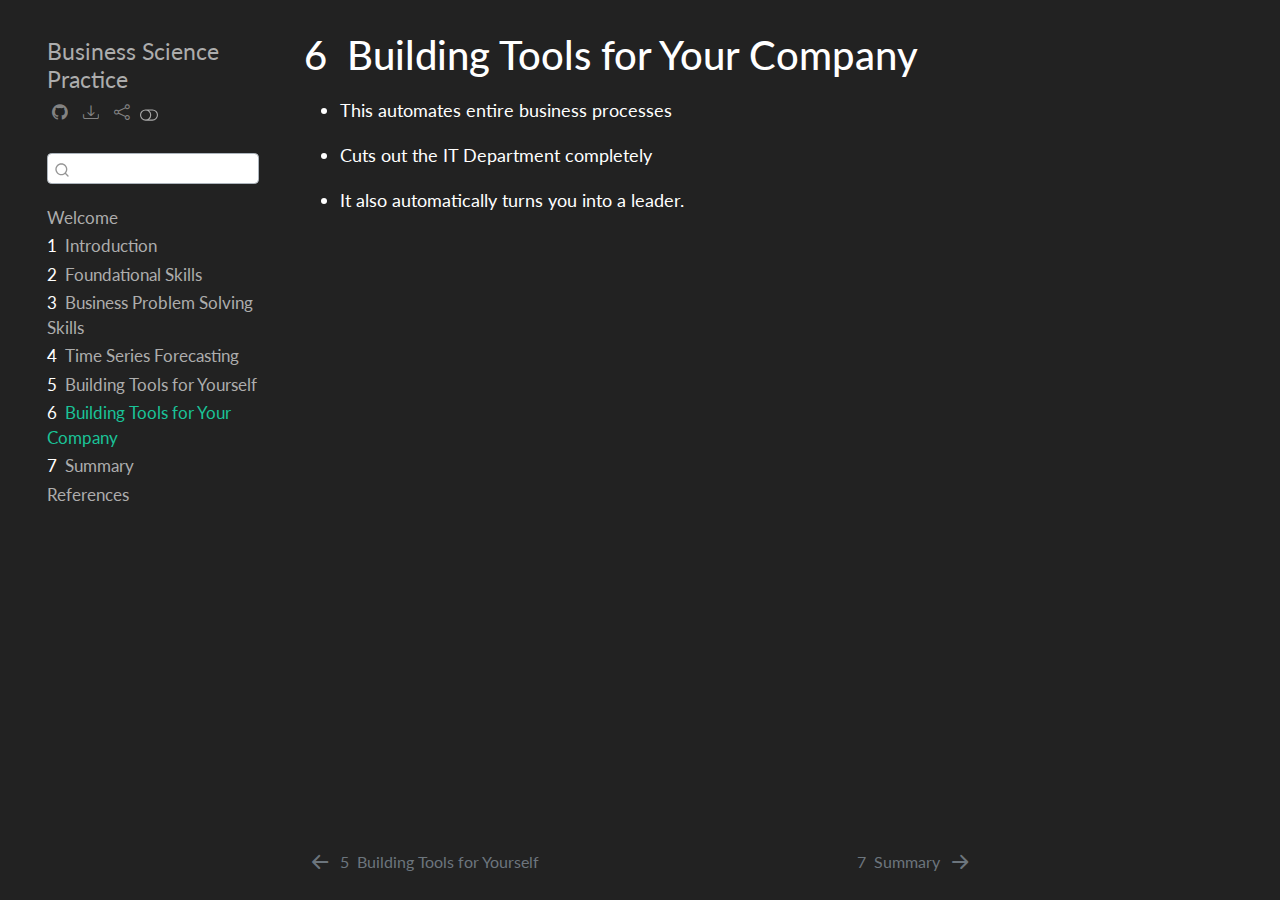
==== _book/build-company-tools.html @ 58484bfd "update content" ====
<!DOCTYPE html>
<html xmlns="http://www.w3.org/1999/xhtml" lang="en" xml:lang="en"><head>

<meta charset="utf-8">
<meta name="generator" content="quarto-1.2.269">

<meta name="viewport" content="width=device-width, initial-scale=1.0, user-scalable=yes">


<title>Business Science Practice - 6&nbsp; Building Tools for Your Company</title>
<style>
code{white-space: pre-wrap;}
span.smallcaps{font-variant: small-caps;}
div.columns{display: flex; gap: min(4vw, 1.5em);}
div.column{flex: auto; overflow-x: auto;}
div.hanging-indent{margin-left: 1.5em; text-indent: -1.5em;}
ul.task-list{list-style: none;}
ul.task-list li input[type="checkbox"] {
  width: 0.8em;
  margin: 0 0.8em 0.2em -1.6em;
  vertical-align: middle;
}
</style>


<script src="site_libs/quarto-nav/quarto-nav.js"></script>
<script src="site_libs/quarto-nav/headroom.min.js"></script>
<script src="site_libs/clipboard/clipboard.min.js"></script>
<script src="site_libs/quarto-search/autocomplete.umd.js"></script>
<script src="site_libs/quarto-search/fuse.min.js"></script>
<script src="site_libs/quarto-search/quarto-search.js"></script>
<meta name="quarto:offset" content="./">
<link href="./summary.html" rel="next">
<link href="./build-portfolio-tools.html" rel="prev">
<script src="site_libs/quarto-html/quarto.js"></script>
<script src="site_libs/quarto-html/popper.min.js"></script>
<script src="site_libs/quarto-html/tippy.umd.min.js"></script>
<script src="site_libs/quarto-html/anchor.min.js"></script>
<link href="site_libs/quarto-html/tippy.css" rel="stylesheet">
<link href="site_libs/quarto-html/quarto-syntax-highlighting.css" rel="stylesheet" class="quarto-color-scheme" id="quarto-text-highlighting-styles">
<link href="site_libs/quarto-html/quarto-syntax-highlighting-dark.css" rel="prefetch" class="quarto-color-scheme quarto-color-alternate" id="quarto-text-highlighting-styles">
<script src="site_libs/bootstrap/bootstrap.min.js"></script>
<link href="site_libs/bootstrap/bootstrap-icons.css" rel="stylesheet">
<link href="site_libs/bootstrap/bootstrap.min.css" rel="stylesheet" class="quarto-color-scheme" id="quarto-bootstrap" data-mode="dark">
<link href="site_libs/bootstrap/bootstrap-dark.min.css" rel="prefetch" class="quarto-color-scheme quarto-color-alternate" id="quarto-bootstrap" data-mode="light">
<script id="quarto-search-options" type="application/json">{
  "location": "sidebar",
  "copy-button": false,
  "collapse-after": 3,
  "panel-placement": "start",
  "type": "textbox",
  "limit": 20,
  "language": {
    "search-no-results-text": "No results",
    "search-matching-documents-text": "matching documents",
    "search-copy-link-title": "Copy link to search",
    "search-hide-matches-text": "Hide additional matches",
    "search-more-match-text": "more match in this document",
    "search-more-matches-text": "more matches in this document",
    "search-clear-button-title": "Clear",
    "search-detached-cancel-button-title": "Cancel",
    "search-submit-button-title": "Submit"
  }
}</script>


</head>

<body class="nav-sidebar floating">

<div id="quarto-search-results"></div>
  <header id="quarto-header" class="headroom fixed-top">
  <nav class="quarto-secondary-nav" data-bs-toggle="collapse" data-bs-target="#quarto-sidebar" aria-controls="quarto-sidebar" aria-expanded="false" aria-label="Toggle sidebar navigation" onclick="if (window.quartoToggleHeadroom) { window.quartoToggleHeadroom(); }">
    <div class="container-fluid d-flex justify-content-between">
      <h1 class="quarto-secondary-nav-title"><span class="chapter-number">6</span>&nbsp; <span class="chapter-title">Building Tools for Your Company</span></h1>
      <button type="button" class="quarto-btn-toggle btn" aria-label="Show secondary navigation">
        <i class="bi bi-chevron-right"></i>
      </button>
    </div>
  </nav>
</header>
<!-- content -->
<div id="quarto-content" class="quarto-container page-columns page-rows-contents page-layout-article">
<!-- sidebar -->
  <nav id="quarto-sidebar" class="sidebar collapse sidebar-navigation floating overflow-auto">
    <div class="pt-lg-2 mt-2 text-left sidebar-header">
    <div class="sidebar-title mb-0 py-0">
      <a href="./">Business Science Practice</a> 
        <div class="sidebar-tools-main tools-wide">
    <a href="https://github.com/eddychetz/business-science-book.git" title="Source Code" class="sidebar-tool px-1"><i class="bi bi-github"></i></a>
    <a href="" title="Download" id="sidebar-tool-dropdown-0" class="sidebar-tool dropdown-toggle px-1" data-bs-toggle="dropdown" aria-expanded="false"><i class="bi bi-download"></i></a>
    <ul class="dropdown-menu" aria-labelledby="sidebar-tool-dropdown-0">
        <li>
          <a class="dropdown-item sidebar-tools-main-item" href="./Business-Science-Practice.pdf">
            <i class="bi bi-bi-file-pdf pe-1"></i>
          Download PDF
          </a>
        </li>
        <li>
          <a class="dropdown-item sidebar-tools-main-item" href="./Business-Science-Practice.epub">
            <i class="bi bi-bi-journal pe-1"></i>
          Download ePub
          </a>
        </li>
    </ul>
    <a href="" title="Share" id="sidebar-tool-dropdown-1" class="sidebar-tool dropdown-toggle px-1" data-bs-toggle="dropdown" aria-expanded="false"><i class="bi bi-share"></i></a>
    <ul class="dropdown-menu" aria-labelledby="sidebar-tool-dropdown-1">
        <li>
          <a class="dropdown-item sidebar-tools-main-item" href="https://www.facebook.com/sharer/sharer.php?u=|url|">
            <i class="bi bi-bi-facebook pe-1"></i>
          Facebook
          </a>
        </li>
        <li>
          <a class="dropdown-item sidebar-tools-main-item" href="https://twitter.com/intent/tweet?url=|url|">
            <i class="bi bi-bi-twitter pe-1"></i>
          Twitter
          </a>
        </li>
    </ul>
  <a href="" class="quarto-color-scheme-toggle sidebar-tool" onclick="window.quartoToggleColorScheme(); return false;" title="Toggle dark mode"><i class="bi"></i></a>
</div>
    </div>
      </div>
      <div class="mt-2 flex-shrink-0 align-items-center">
        <div class="sidebar-search">
        <div id="quarto-search" class="" title="Search"></div>
        </div>
      </div>
    <div class="sidebar-menu-container"> 
    <ul class="list-unstyled mt-1">
        <li class="sidebar-item">
  <div class="sidebar-item-container"> 
  <a href="./index.html" class="sidebar-item-text sidebar-link">Welcome</a>
  </div>
</li>
        <li class="sidebar-item">
  <div class="sidebar-item-container"> 
  <a href="./intro.html" class="sidebar-item-text sidebar-link"><span class="chapter-number">1</span>&nbsp; <span class="chapter-title">Introduction</span></a>
  </div>
</li>
        <li class="sidebar-item">
  <div class="sidebar-item-container"> 
  <a href="./foundational.html" class="sidebar-item-text sidebar-link"><span class="chapter-number">2</span>&nbsp; <span class="chapter-title">Foundational Skills</span></a>
  </div>
</li>
        <li class="sidebar-item">
  <div class="sidebar-item-container"> 
  <a href="./problem-solving.html" class="sidebar-item-text sidebar-link"><span class="chapter-number">3</span>&nbsp; <span class="chapter-title">Business Problem Solving Skills</span></a>
  </div>
</li>
        <li class="sidebar-item">
  <div class="sidebar-item-container"> 
  <a href="./time-series.html" class="sidebar-item-text sidebar-link"><span class="chapter-number">4</span>&nbsp; <span class="chapter-title">Time Series Forecasting</span></a>
  </div>
</li>
        <li class="sidebar-item">
  <div class="sidebar-item-container"> 
  <a href="./build-portfolio-tools.html" class="sidebar-item-text sidebar-link"><span class="chapter-number">5</span>&nbsp; <span class="chapter-title">Building Tools for Yourself</span></a>
  </div>
</li>
        <li class="sidebar-item">
  <div class="sidebar-item-container"> 
  <a href="./build-company-tools.html" class="sidebar-item-text sidebar-link active"><span class="chapter-number">6</span>&nbsp; <span class="chapter-title">Building Tools for Your Company</span></a>
  </div>
</li>
        <li class="sidebar-item">
  <div class="sidebar-item-container"> 
  <a href="./summary.html" class="sidebar-item-text sidebar-link"><span class="chapter-number">7</span>&nbsp; <span class="chapter-title">Summary</span></a>
  </div>
</li>
        <li class="sidebar-item">
  <div class="sidebar-item-container"> 
  <a href="./references.html" class="sidebar-item-text sidebar-link">References</a>
  </div>
</li>
    </ul>
    </div>
</nav>
<!-- margin-sidebar -->
    <div id="quarto-margin-sidebar" class="sidebar margin-sidebar">
        
    </div>
<!-- main -->
<main class="content" id="quarto-document-content">

<header id="title-block-header" class="quarto-title-block default">
<div class="quarto-title">
<h1 class="title d-none d-lg-block"><span class="chapter-number">6</span>&nbsp; <span class="chapter-title">Building Tools for Your Company</span></h1>
</div>



<div class="quarto-title-meta">

    
  
    
  </div>
  

</header>

<ul>
<li><p>This automates entire business processes</p></li>
<li><p>Cuts out the IT Department completely</p></li>
<li><p>It also automatically turns you into a leader.</p></li>
</ul>



</main> <!-- /main -->
<script id="quarto-html-after-body" type="application/javascript">
window.document.addEventListener("DOMContentLoaded", function (event) {
  const toggleBodyColorMode = (bsSheetEl) => {
    const mode = bsSheetEl.getAttribute("data-mode");
    const bodyEl = window.document.querySelector("body");
    if (mode === "dark") {
      bodyEl.classList.add("quarto-dark");
      bodyEl.classList.remove("quarto-light");
    } else {
      bodyEl.classList.add("quarto-light");
      bodyEl.classList.remove("quarto-dark");
    }
  }
  const toggleBodyColorPrimary = () => {
    const bsSheetEl = window.document.querySelector("link#quarto-bootstrap");
    if (bsSheetEl) {
      toggleBodyColorMode(bsSheetEl);
    }
  }
  toggleBodyColorPrimary();  
  const disableStylesheet = (stylesheets) => {
    for (let i=0; i < stylesheets.length; i++) {
      const stylesheet = stylesheets[i];
      stylesheet.rel = 'prefetch';
    }
  }
  const enableStylesheet = (stylesheets) => {
    for (let i=0; i < stylesheets.length; i++) {
      const stylesheet = stylesheets[i];
      stylesheet.rel = 'stylesheet';
    }
  }
  const manageTransitions = (selector, allowTransitions) => {
    const els = window.document.querySelectorAll(selector);
    for (let i=0; i < els.length; i++) {
      const el = els[i];
      if (allowTransitions) {
        el.classList.remove('notransition');
      } else {
        el.classList.add('notransition');
      }
    }
  }
  const toggleColorMode = (alternate) => {
    // Switch the stylesheets
    const alternateStylesheets = window.document.querySelectorAll('link.quarto-color-scheme.quarto-color-alternate');
    manageTransitions('#quarto-margin-sidebar .nav-link', false);
    if (alternate) {
      enableStylesheet(alternateStylesheets);
      for (const sheetNode of alternateStylesheets) {
        if (sheetNode.id === "quarto-bootstrap") {
          toggleBodyColorMode(sheetNode);
        }
      }
    } else {
      disableStylesheet(alternateStylesheets);
      toggleBodyColorPrimary();
    }
    manageTransitions('#quarto-margin-sidebar .nav-link', true);
    // Switch the toggles
    const toggles = window.document.querySelectorAll('.quarto-color-scheme-toggle');
    for (let i=0; i < toggles.length; i++) {
      const toggle = toggles[i];
      if (toggle) {
        if (alternate) {
          toggle.classList.add("alternate");     
        } else {
          toggle.classList.remove("alternate");
        }
      }
    }
    // Hack to workaround the fact that safari doesn't
    // properly recolor the scrollbar when toggling (#1455)
    if (navigator.userAgent.indexOf('Safari') > 0 && navigator.userAgent.indexOf('Chrome') == -1) {
      manageTransitions("body", false);
      window.scrollTo(0, 1);
      setTimeout(() => {
        window.scrollTo(0, 0);
        manageTransitions("body", true);
      }, 40);  
    }
  }
  const isFileUrl = () => { 
    return window.location.protocol === 'file:';
  }
  const hasAlternateSentinel = () => {  
    let styleSentinel = getColorSchemeSentinel();
    if (styleSentinel !== null) {
      return styleSentinel === "alternate";
    } else {
      return false;
    }
  }
  const setStyleSentinel = (alternate) => {
    const value = alternate ? "alternate" : "default";
    if (!isFileUrl()) {
      window.localStorage.setItem("quarto-color-scheme", value);
    } else {
      localAlternateSentinel = value;
    }
  }
  const getColorSchemeSentinel = () => {
    if (!isFileUrl()) {
      const storageValue = window.localStorage.getItem("quarto-color-scheme");
      return storageValue != null ? storageValue : localAlternateSentinel;
    } else {
      return localAlternateSentinel;
    }
  }
  let localAlternateSentinel = 'default';
  // Dark / light mode switch
  window.quartoToggleColorScheme = () => {
    // Read the current dark / light value 
    let toAlternate = !hasAlternateSentinel();
    toggleColorMode(toAlternate);
    setStyleSentinel(toAlternate);
  };
  // Ensure there is a toggle, if there isn't float one in the top right
  if (window.document.querySelector('.quarto-color-scheme-toggle') === null) {
    const a = window.document.createElement('a');
    a.classList.add('top-right');
    a.classList.add('quarto-color-scheme-toggle');
    a.href = "";
    a.onclick = function() { try { window.quartoToggleColorScheme(); } catch {} return false; };
    const i = window.document.createElement("i");
    i.classList.add('bi');
    a.appendChild(i);
    window.document.body.appendChild(a);
  }
  // Switch to dark mode if need be
  if (hasAlternateSentinel()) {
    toggleColorMode(true);
  } else {
    toggleColorMode(false);
  }
  const icon = "";
  const anchorJS = new window.AnchorJS();
  anchorJS.options = {
    placement: 'right',
    icon: icon
  };
  anchorJS.add('.anchored');
  const clipboard = new window.ClipboardJS('.code-copy-button', {
    target: function(trigger) {
      return trigger.previousElementSibling;
    }
  });
  clipboard.on('success', function(e) {
    // button target
    const button = e.trigger;
    // don't keep focus
    button.blur();
    // flash "checked"
    button.classList.add('code-copy-button-checked');
    var currentTitle = button.getAttribute("title");
    button.setAttribute("title", "Copied!");
    let tooltip;
    if (window.bootstrap) {
      button.setAttribute("data-bs-toggle", "tooltip");
      button.setAttribute("data-bs-placement", "left");
      button.setAttribute("data-bs-title", "Copied!");
      tooltip = new bootstrap.Tooltip(button, 
        { trigger: "manual", 
          customClass: "code-copy-button-tooltip",
          offset: [0, -8]});
      tooltip.show();    
    }
    setTimeout(function() {
      if (tooltip) {
        tooltip.hide();
        button.removeAttribute("data-bs-title");
        button.removeAttribute("data-bs-toggle");
        button.removeAttribute("data-bs-placement");
      }
      button.setAttribute("title", currentTitle);
      button.classList.remove('code-copy-button-checked');
    }, 1000);
    // clear code selection
    e.clearSelection();
  });
  function tippyHover(el, contentFn) {
    const config = {
      allowHTML: true,
      content: contentFn,
      maxWidth: 500,
      delay: 100,
      arrow: false,
      appendTo: function(el) {
          return el.parentElement;
      },
      interactive: true,
      interactiveBorder: 10,
      theme: 'quarto',
      placement: 'bottom-start'
    };
    window.tippy(el, config); 
  }
  const noterefs = window.document.querySelectorAll('a[role="doc-noteref"]');
  for (var i=0; i<noterefs.length; i++) {
    const ref = noterefs[i];
    tippyHover(ref, function() {
      // use id or data attribute instead here
      let href = ref.getAttribute('data-footnote-href') || ref.getAttribute('href');
      try { href = new URL(href).hash; } catch {}
      const id = href.replace(/^#\/?/, "");
      const note = window.document.getElementById(id);
      return note.innerHTML;
    });
  }
  const findCites = (el) => {
    const parentEl = el.parentElement;
    if (parentEl) {
      const cites = parentEl.dataset.cites;
      if (cites) {
        return {
          el,
          cites: cites.split(' ')
        };
      } else {
        return findCites(el.parentElement)
      }
    } else {
      return undefined;
    }
  };
  var bibliorefs = window.document.querySelectorAll('a[role="doc-biblioref"]');
  for (var i=0; i<bibliorefs.length; i++) {
    const ref = bibliorefs[i];
    const citeInfo = findCites(ref);
    if (citeInfo) {
      tippyHover(citeInfo.el, function() {
        var popup = window.document.createElement('div');
        citeInfo.cites.forEach(function(cite) {
          var citeDiv = window.document.createElement('div');
          citeDiv.classList.add('hanging-indent');
          citeDiv.classList.add('csl-entry');
          var biblioDiv = window.document.getElementById('ref-' + cite);
          if (biblioDiv) {
            citeDiv.innerHTML = biblioDiv.innerHTML;
          }
          popup.appendChild(citeDiv);
        });
        return popup.innerHTML;
      });
    }
  }
});
</script>
<nav class="page-navigation">
  <div class="nav-page nav-page-previous">
      <a href="./build-portfolio-tools.html" class="pagination-link">
        <i class="bi bi-arrow-left-short"></i> <span class="nav-page-text"><span class="chapter-number">5</span>&nbsp; <span class="chapter-title">Building Tools for Yourself</span></span>
      </a>          
  </div>
  <div class="nav-page nav-page-next">
      <a href="./summary.html" class="pagination-link">
        <span class="nav-page-text"><span class="chapter-number">7</span>&nbsp; <span class="chapter-title">Summary</span></span> <i class="bi bi-arrow-right-short"></i>
      </a>
  </div>
</nav>
</div> <!-- /content -->



</body></html>
---- _book/site_libs/quarto-html/tippy.css ----
.tippy-box[data-animation=fade][data-state=hidden]{opacity:0}[data-tippy-root]{max-width:calc(100vw - 10px)}.tippy-box{position:relative;background-color:#333;color:#fff;border-radius:4px;font-size:14px;line-height:1.4;white-space:normal;outline:0;transition-property:transform,visibility,opacity}.tippy-box[data-placement^=top]>.tippy-arrow{bottom:0}.tippy-box[data-placement^=top]>.tippy-arrow:before{bottom:-7px;left:0;border-width:8px 8px 0;border-top-color:initial;transform-origin:center top}.tippy-box[data-placement^=bottom]>.tippy-arrow{top:0}.tippy-box[data-placement^=bottom]>.tippy-arrow:before{top:-7px;left:0;border-width:0 8px 8px;border-bottom-color:initial;transform-origin:center bottom}.tippy-box[data-placement^=left]>.tippy-arrow{right:0}.tippy-box[data-placement^=left]>.tippy-arrow:before{border-width:8px 0 8px 8px;border-left-color:initial;right:-7px;transform-origin:center left}.tippy-box[data-placement^=right]>.tippy-arrow{left:0}.tippy-box[data-placement^=right]>.tippy-arrow:before{left:-7px;border-width:8px 8px 8px 0;border-right-color:initial;transform-origin:center right}.tippy-box[data-inertia][data-state=visible]{transition-timing-function:cubic-bezier(.54,1.5,.38,1.11)}.tippy-arrow{width:16px;height:16px;color:#333}.tippy-arrow:before{content:"";position:absolute;border-color:transparent;border-style:solid}.tippy-content{position:relative;padding:5px 9px;z-index:1}
---- _book/site_libs/quarto-html/quarto-syntax-highlighting.css ----
/* quarto syntax highlight colors */
:root {
  --quarto-hl-ot-color: #003B4F;
  --quarto-hl-at-color: #657422;
  --quarto-hl-ss-color: #20794D;
  --quarto-hl-an-color: #5E5E5E;
  --quarto-hl-fu-color: #4758AB;
  --quarto-hl-st-color: #20794D;
  --quarto-hl-cf-color: #003B4F;
  --quarto-hl-op-color: #5E5E5E;
  --quarto-hl-er-color: #AD0000;
  --quarto-hl-bn-color: #AD0000;
  --quarto-hl-al-color: #AD0000;
  --quarto-hl-va-color: #111111;
  --quarto-hl-bu-color: inherit;
  --quarto-hl-ex-color: inherit;
  --quarto-hl-pp-color: #AD0000;
  --quarto-hl-in-color: #5E5E5E;
  --quarto-hl-vs-color: #20794D;
  --quarto-hl-wa-color: #5E5E5E;
  --quarto-hl-do-color: #5E5E5E;
  --quarto-hl-im-color: #00769E;
  --quarto-hl-ch-color: #20794D;
  --quarto-hl-dt-color: #AD0000;
  --quarto-hl-fl-color: #AD0000;
  --quarto-hl-co-color: #5E5E5E;
  --quarto-hl-cv-color: #5E5E5E;
  --quarto-hl-cn-color: #8f5902;
  --quarto-hl-sc-color: #5E5E5E;
  --quarto-hl-dv-color: #AD0000;
  --quarto-hl-kw-color: #003B4F;
}

/* other quarto variables */
:root {
  --quarto-font-monospace: SFMono-Regular, Menlo, Monaco, Consolas, "Liberation Mono", "Courier New", monospace;
}

pre > code.sourceCode > span {
  color: #003B4F;
}

code span {
  color: #003B4F;
}

code.sourceCode > span {
  color: #003B4F;
}

div.sourceCode,
div.sourceCode pre.sourceCode {
  color: #003B4F;
}

code span.ot {
  color: #003B4F;
}

code span.at {
  color: #657422;
}

code span.ss {
  color: #20794D;
}

code span.an {
  color: #5E5E5E;
}

code span.fu {
  color: #4758AB;
}

code span.st {
  color: #20794D;
}

code span.cf {
  color: #003B4F;
}

code span.op {
  color: #5E5E5E;
}

code span.er {
  color: #AD0000;
}

code span.bn {
  color: #AD0000;
}

code span.al {
  color: #AD0000;
}

code span.va {
  color: #111111;
}

code span.pp {
  color: #AD0000;
}

code span.in {
  color: #5E5E5E;
}

code span.vs {
  color: #20794D;
}

code span.wa {
  color: #5E5E5E;
  font-style: italic;
}

code span.do {
  color: #5E5E5E;
  font-style: italic;
}

code span.im {
  color: #00769E;
}

code span.ch {
  color: #20794D;
}

code span.dt {
  color: #AD0000;
}

code span.fl {
  color: #AD0000;
}

code span.co {
  color: #5E5E5E;
}

code span.cv {
  color: #5E5E5E;
  font-style: italic;
}

code span.cn {
  color: #8f5902;
}

code span.sc {
  color: #5E5E5E;
}

code span.dv {
  color: #AD0000;
}

code span.kw {
  color: #003B4F;
}

.prevent-inlining {
  content: "</";
}

/*# sourceMappingURL=debc5d5d77c3f9108843748ff7464032.css.map */
---- _book/site_libs/quarto-html/quarto-syntax-highlighting-dark.css ----
/* quarto syntax highlight colors */
:root {
  --quarto-hl-al-color: #f07178;
  --quarto-hl-an-color: #d4d0ab;
  --quarto-hl-at-color: #00e0e0;
  --quarto-hl-bn-color: #d4d0ab;
  --quarto-hl-bu-color: #abe338;
  --quarto-hl-ch-color: #abe338;
  --quarto-hl-co-color: #f8f8f2;
  --quarto-hl-cv-color: #ffd700;
  --quarto-hl-cn-color: #ffd700;
  --quarto-hl-cf-color: #ffa07a;
  --quarto-hl-dt-color: #ffa07a;
  --quarto-hl-dv-color: #d4d0ab;
  --quarto-hl-do-color: #f8f8f2;
  --quarto-hl-er-color: #f07178;
  --quarto-hl-ex-color: #00e0e0;
  --quarto-hl-fl-color: #d4d0ab;
  --quarto-hl-fu-color: #ffa07a;
  --quarto-hl-im-color: #abe338;
  --quarto-hl-in-color: #d4d0ab;
  --quarto-hl-kw-color: #ffa07a;
  --quarto-hl-op-color: #ffa07a;
  --quarto-hl-ot-color: #00e0e0;
  --quarto-hl-pp-color: #dcc6e0;
  --quarto-hl-re-color: #00e0e0;
  --quarto-hl-sc-color: #abe338;
  --quarto-hl-ss-color: #abe338;
  --quarto-hl-st-color: #abe338;
  --quarto-hl-va-color: #00e0e0;
  --quarto-hl-vs-color: #abe338;
  --quarto-hl-wa-color: #dcc6e0;
}

/* other quarto variables */
:root {
  --quarto-font-monospace: SFMono-Regular, Menlo, Monaco, Consolas, "Liberation Mono", "Courier New", monospace;
}

code span.al {
  font-weight: bold;
  color: #f07178;
}

code span.an {
  color: #d4d0ab;
}

code span.at {
  color: #00e0e0;
}

code span.bn {
  color: #d4d0ab;
}

code span.bu {
  color: #abe338;
}

code span.ch {
  color: #abe338;
}

code span.co {
  font-style: italic;
  color: #f8f8f2;
}

code span.cv {
  color: #ffd700;
}

code span.cn {
  color: #ffd700;
}

code span.cf {
  font-weight: bold;
  color: #ffa07a;
}

code span.dt {
  color: #ffa07a;
}

code span.dv {
  color: #d4d0ab;
}

code span.do {
  color: #f8f8f2;
}

code span.er {
  color: #f07178;
  text-decoration: underline;
}

code span.ex {
  font-weight: bold;
  color: #00e0e0;
}

code span.fl {
  color: #d4d0ab;
}

code span.fu {
  color: #ffa07a;
}

code span.im {
  color: #abe338;
}

code span.in {
  color: #d4d0ab;
}

code span.kw {
  font-weight: bold;
  color: #ffa07a;
}

pre > code.sourceCode > span {
  color: #f8f8f2;
}

code span {
  color: #f8f8f2;
}

code.sourceCode > span {
  color: #f8f8f2;
}

div.sourceCode,
div.sourceCode pre.sourceCode {
  color: #f8f8f2;
}

code span.op {
  color: #ffa07a;
}

code span.ot {
  color: #00e0e0;
}

code span.pp {
  color: #dcc6e0;
}

code span.re {
  color: #00e0e0;
}

code span.sc {
  color: #abe338;
}

code span.ss {
  color: #abe338;
}

code span.st {
  color: #abe338;
}

code span.va {
  color: #00e0e0;
}

code span.vs {
  color: #abe338;
}

code span.wa {
  color: #dcc6e0;
}

.prevent-inlining {
  content: "</";
}

/*# sourceMappingURL=935a306eefa94366c21e1a970dddb765.css.map */
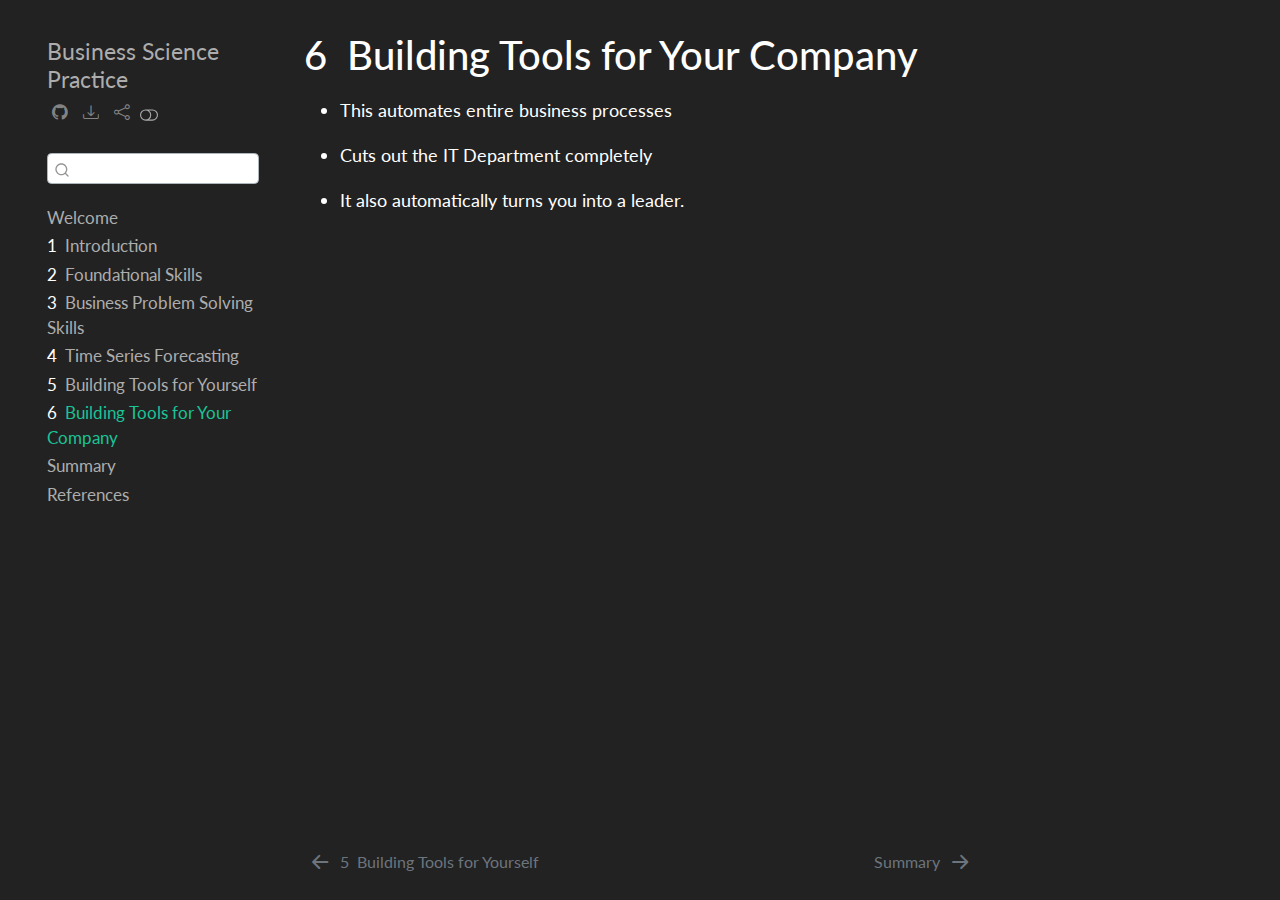
==== commit f5520df0: "update index" ====
--- a/_book/build-company-tools.html
+++ b/_book/build-company-tools.html
@@ -166,7 +166,7 @@
 </li>
         <li class="sidebar-item">
   <div class="sidebar-item-container"> 
-  <a href="./summary.html" class="sidebar-item-text sidebar-link"><span class="chapter-number">7</span>&nbsp; <span class="chapter-title">Summary</span></a>
+  <a href="./summary.html" class="sidebar-item-text sidebar-link">Summary</a>
   </div>
 </li>
         <li class="sidebar-item">
@@ -466,7 +466,7 @@
   </div>
   <div class="nav-page nav-page-next">
       <a href="./summary.html" class="pagination-link">
-        <span class="nav-page-text"><span class="chapter-number">7</span>&nbsp; <span class="chapter-title">Summary</span></span> <i class="bi bi-arrow-right-short"></i>
+        <span class="nav-page-text">Summary</span> <i class="bi bi-arrow-right-short"></i>
       </a>
   </div>
 </nav>
